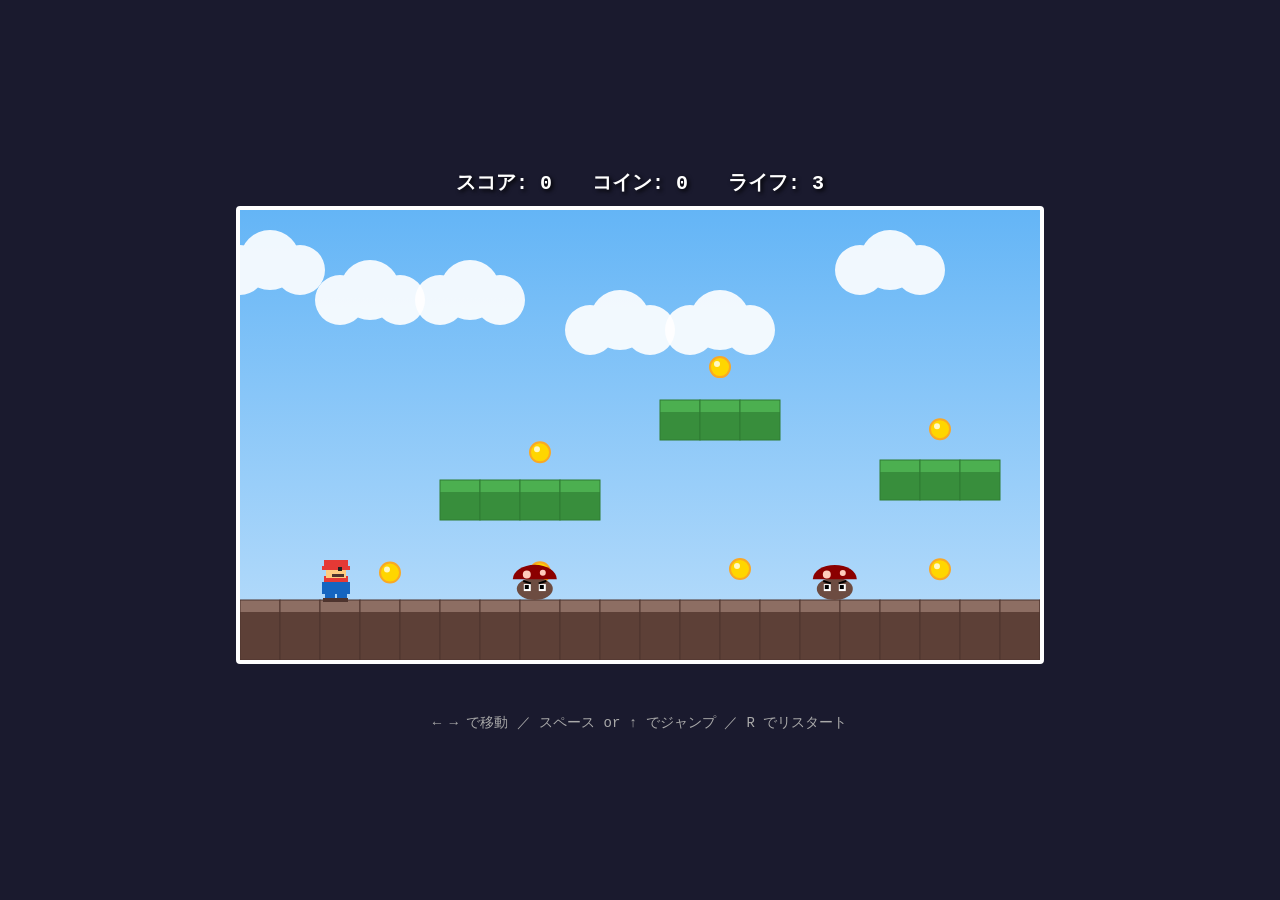
==== index.html @ 8f1140b9 "Add Mario-style side-scrolling platformer game HTML5 Canvas game with player movement/jump, enemies " ====
<!DOCTYPE html>
<html lang="ja">
<head>
  <meta charset="UTF-8">
  <meta name="viewport" content="width=device-width, initial-scale=1.0">
  <title>マリオ風ゲーム</title>
  <style>
    * { margin: 0; padding: 0; box-sizing: border-box; }
    body {
      background: #1a1a2e;
      display: flex;
      flex-direction: column;
      align-items: center;
      justify-content: center;
      min-height: 100vh;
      font-family: 'Courier New', monospace;
    }
    #ui {
      display: flex;
      gap: 40px;
      color: white;
      font-size: 20px;
      font-weight: bold;
      margin-bottom: 10px;
      text-shadow: 2px 2px 4px #000;
    }
    canvas {
      border: 4px solid #fff;
      border-radius: 4px;
      display: block;
    }
    #message {
      color: white;
      font-size: 24px;
      font-weight: bold;
      margin-top: 12px;
      text-shadow: 2px 2px 4px #000;
      height: 30px;
    }
    #controls {
      color: #aaa;
      font-size: 14px;
      margin-top: 8px;
    }
  </style>
</head>
<body>
  <div id="ui">
    <span>スコア: <span id="score">0</span></span>
    <span>コイン: <span id="coins">0</span></span>
    <span>ライフ: <span id="lives">3</span></span>
  </div>
  <canvas id="gameCanvas" width="800" height="450"></canvas>
  <div id="message"></div>
  <div id="controls">← → で移動 ／ スペース or ↑ でジャンプ ／ R でリスタート</div>

  <script src="game.js"></script>
</body>
</html>
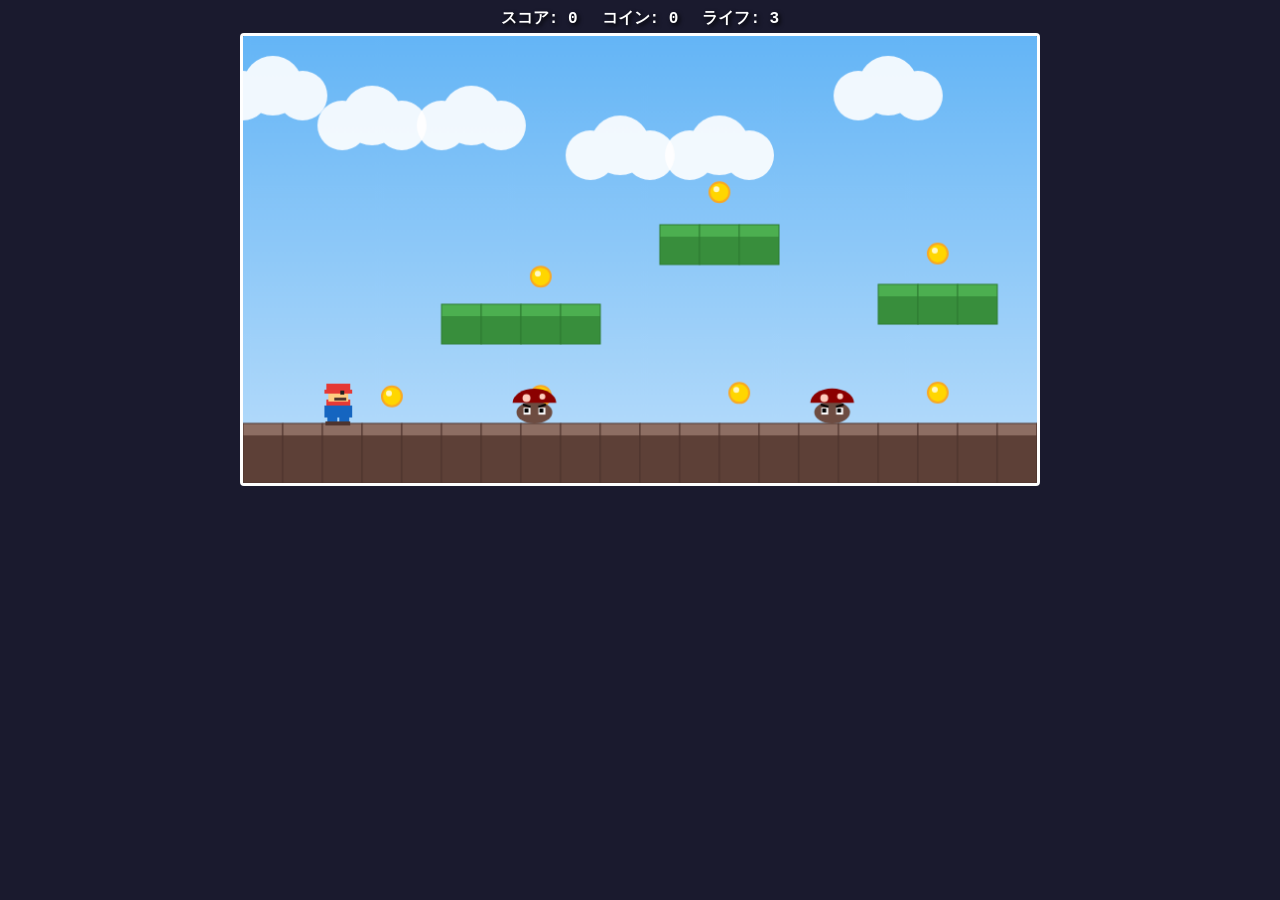
==== commit 94cb0906: "Add mobile touch controls and responsive layout On-screen left/right/jump buttons for touch devices," ====
--- a/index.html
+++ b/index.html
@@ -2,7 +2,7 @@
 <html lang="ja">
 <head>
   <meta charset="UTF-8">
-  <meta name="viewport" content="width=device-width, initial-scale=1.0">
+  <meta name="viewport" content="width=device-width, initial-scale=1.0, user-scalable=no">
   <title>マリオ風ゲーム</title>
   <style>
     * { margin: 0; padding: 0; box-sizing: border-box; }
@@ -11,36 +11,84 @@
       display: flex;
       flex-direction: column;
       align-items: center;
-      justify-content: center;
+      justify-content: flex-start;
       min-height: 100vh;
       font-family: 'Courier New', monospace;
+      overflow: hidden;
+      touch-action: none;
     }
     #ui {
       display: flex;
-      gap: 40px;
+      gap: 24px;
       color: white;
-      font-size: 20px;
+      font-size: 16px;
       font-weight: bold;
-      margin-bottom: 10px;
+      padding: 8px 0 4px;
       text-shadow: 2px 2px 4px #000;
     }
+    #canvas-wrap {
+      width: 100%;
+      max-width: 800px;
+      position: relative;
+    }
     canvas {
-      border: 4px solid #fff;
+      width: 100%;
+      height: auto;
+      display: block;
+      border: 3px solid #fff;
       border-radius: 4px;
-      display: block;
     }
     #message {
       color: white;
-      font-size: 24px;
+      font-size: 18px;
       font-weight: bold;
-      margin-top: 12px;
+      margin-top: 6px;
       text-shadow: 2px 2px 4px #000;
-      height: 30px;
+      height: 24px;
+      text-align: center;
     }
-    #controls {
-      color: #aaa;
-      font-size: 14px;
-      margin-top: 8px;
+    /* Touch controls */
+    #touch-controls {
+      display: none;
+      width: 100%;
+      max-width: 800px;
+      padding: 12px 16px;
+      justify-content: space-between;
+      align-items: center;
+      user-select: none;
+    }
+    .btn-group { display: flex; gap: 12px; }
+    .btn {
+      width: 64px;
+      height: 64px;
+      border-radius: 50%;
+      border: 3px solid rgba(255,255,255,0.6);
+      background: rgba(255,255,255,0.15);
+      color: white;
+      font-size: 26px;
+      display: flex;
+      align-items: center;
+      justify-content: center;
+      cursor: pointer;
+      -webkit-tap-highlight-color: transparent;
+      transition: background 0.1s;
+    }
+    .btn:active, .btn.pressed {
+      background: rgba(255,255,255,0.4);
+    }
+    #btn-jump {
+      width: 72px;
+      height: 72px;
+      background: rgba(255, 80, 80, 0.3);
+      border-color: rgba(255,150,150,0.8);
+      font-size: 28px;
+    }
+    @media (max-width: 600px) {
+      #touch-controls { display: flex; }
+      #ui { font-size: 14px; gap: 16px; }
+    }
+    @media (pointer: coarse) {
+      #touch-controls { display: flex; }
     }
   </style>
 </head>
@@ -50,9 +98,18 @@
     <span>コイン: <span id="coins">0</span></span>
     <span>ライフ: <span id="lives">3</span></span>
   </div>
-  <canvas id="gameCanvas" width="800" height="450"></canvas>
+  <div id="canvas-wrap">
+    <canvas id="gameCanvas" width="800" height="450"></canvas>
+  </div>
   <div id="message"></div>
-  <div id="controls">← → で移動 ／ スペース or ↑ でジャンプ ／ R でリスタート</div>
+
+  <div id="touch-controls">
+    <div class="btn-group">
+      <div class="btn" id="btn-left">◀</div>
+      <div class="btn" id="btn-right">▶</div>
+    </div>
+    <div class="btn" id="btn-jump">↑</div>
+  </div>
 
   <script src="game.js"></script>
 </body>
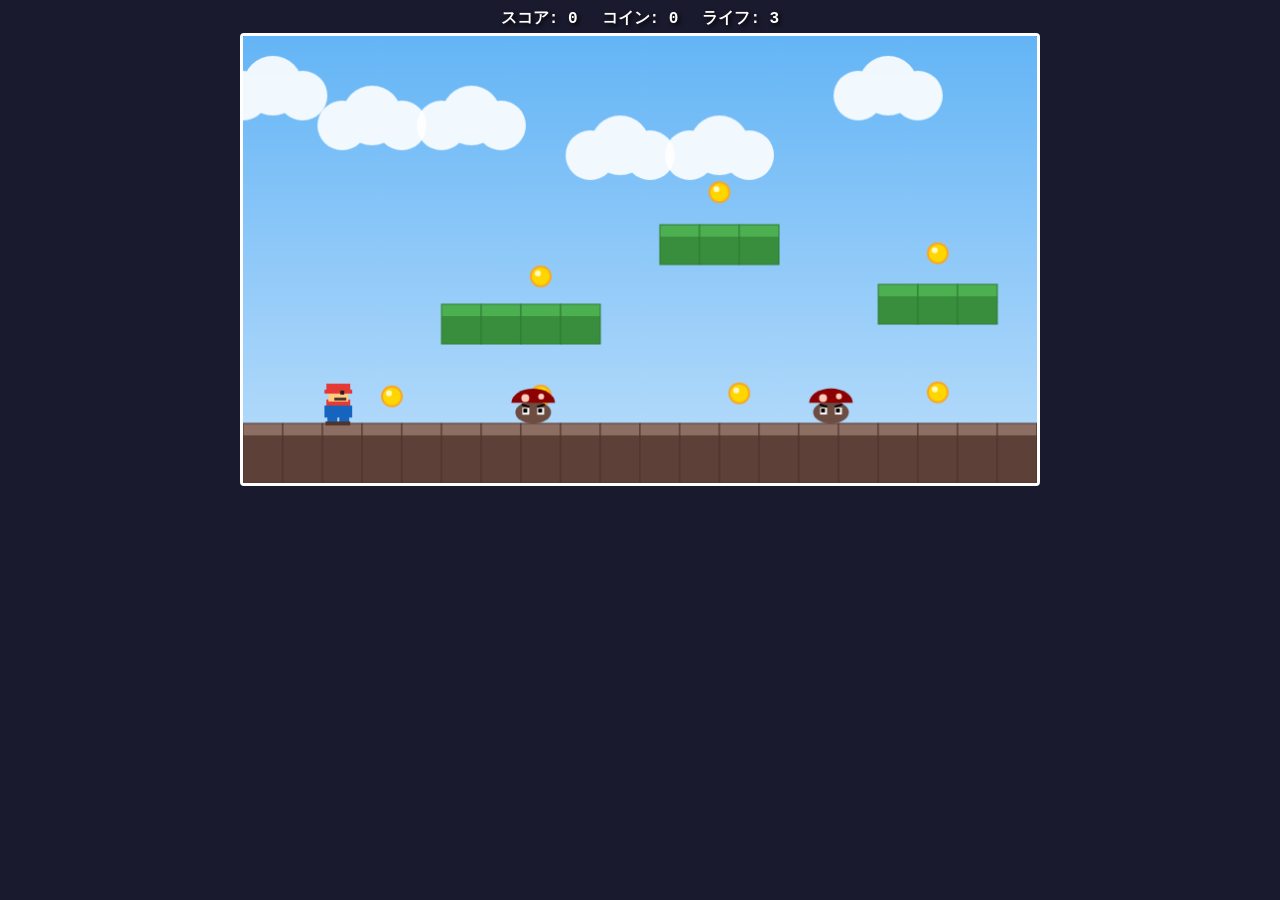
==== commit 53f95e97: "Update for mobile: touch controls and responsive canvas" ====
--- a/index.html
+++ b/index.html
@@ -47,7 +47,6 @@
       height: 24px;
       text-align: center;
     }
-    /* Touch controls */
     #touch-controls {
       display: none;
       width: 100%;
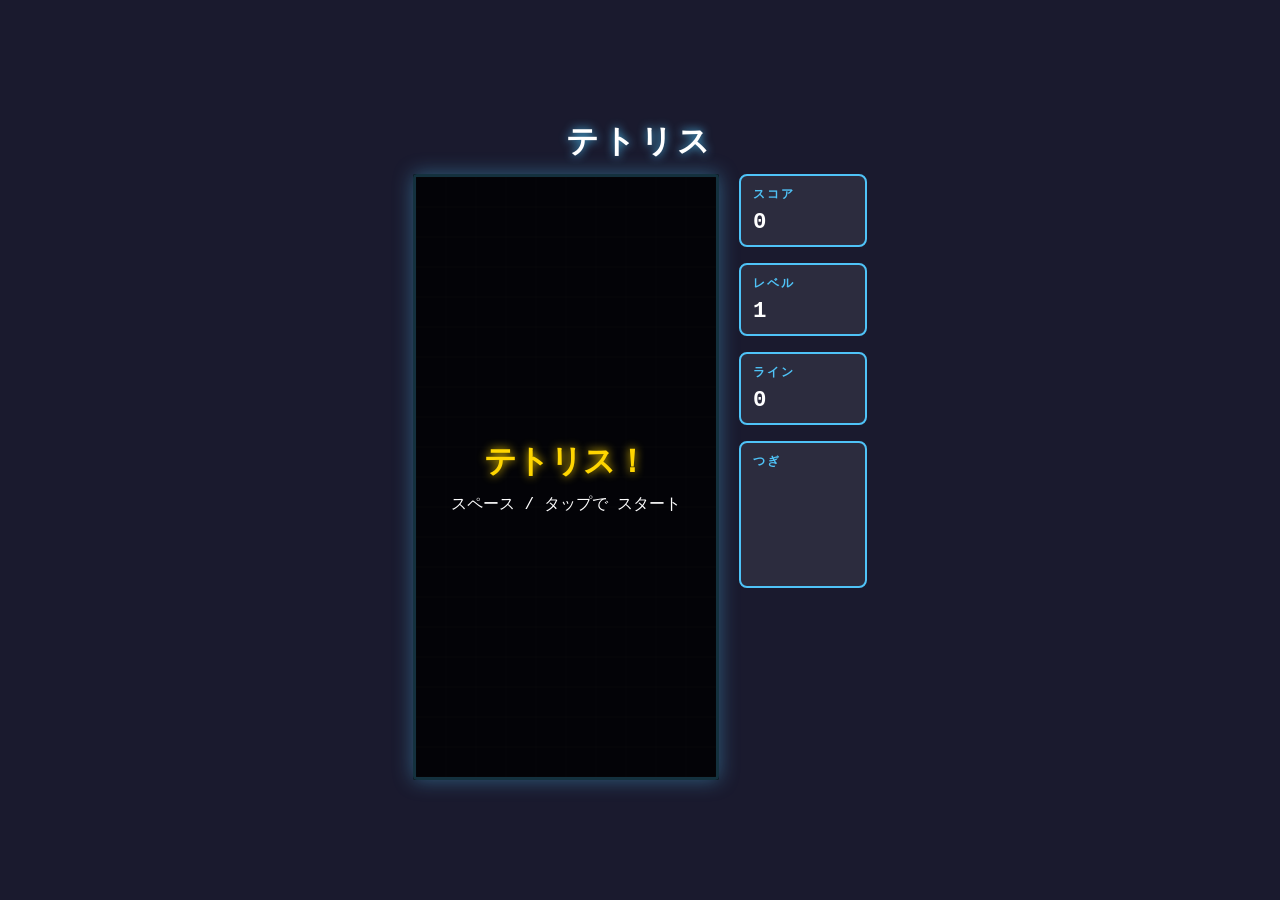
==== commit 0a83a91d: "テトリスゲームを作成 マリオ風ゲームをシンプルなテトリスに置き換え。 子供でも遊べるよう大きなボタン・ゴーストピース表示・ スマホ対応タッチコントロールを実装。  https://claude.ai/" ====
--- a/index.html
+++ b/index.html
@@ -3,7 +3,7 @@
 <head>
   <meta charset="UTF-8">
   <meta name="viewport" content="width=device-width, initial-scale=1.0, user-scalable=no">
-  <title>マリオ風ゲーム</title>
+  <title>テトリス</title>
   <style>
     * { margin: 0; padding: 0; box-sizing: border-box; }
     body {
@@ -11,103 +11,152 @@
       display: flex;
       flex-direction: column;
       align-items: center;
-      justify-content: flex-start;
+      justify-content: center;
       min-height: 100vh;
       font-family: 'Courier New', monospace;
-      overflow: hidden;
       touch-action: none;
+      user-select: none;
     }
-    #ui {
+    h1 {
+      color: #fff;
+      font-size: 2rem;
+      margin-bottom: 10px;
+      text-shadow: 0 0 10px #4fc3f7;
+      letter-spacing: 4px;
+    }
+    #game-area {
       display: flex;
-      gap: 24px;
-      color: white;
-      font-size: 16px;
-      font-weight: bold;
-      padding: 8px 0 4px;
-      text-shadow: 2px 2px 4px #000;
+      gap: 20px;
+      align-items: flex-start;
     }
-    #canvas-wrap {
-      width: 100%;
-      max-width: 800px;
+    #board-wrap {
       position: relative;
     }
-    canvas {
-      width: 100%;
-      height: auto;
+    canvas#board {
+      border: 3px solid #4fc3f7;
+      border-radius: 4px;
       display: block;
-      border: 3px solid #fff;
-      border-radius: 4px;
+      box-shadow: 0 0 20px rgba(79,195,247,0.4);
     }
-    #message {
-      color: white;
-      font-size: 18px;
+    #side {
+      display: flex;
+      flex-direction: column;
+      gap: 16px;
+      color: #fff;
+      min-width: 120px;
+    }
+    .side-box {
+      background: rgba(255,255,255,0.08);
+      border: 2px solid #4fc3f7;
+      border-radius: 8px;
+      padding: 10px 12px;
+    }
+    .side-box h3 {
+      font-size: 0.75rem;
+      color: #4fc3f7;
+      margin-bottom: 6px;
+      letter-spacing: 2px;
+    }
+    .side-box p {
+      font-size: 1.4rem;
       font-weight: bold;
-      margin-top: 6px;
-      text-shadow: 2px 2px 4px #000;
-      height: 24px;
-      text-align: center;
     }
+    canvas#next {
+      display: block;
+      margin-top: 4px;
+    }
+    #overlay {
+      position: absolute;
+      inset: 0;
+      background: rgba(0,0,0,0.75);
+      display: flex;
+      flex-direction: column;
+      align-items: center;
+      justify-content: center;
+      border-radius: 2px;
+    }
+    #overlay h2 {
+      color: #ffd600;
+      font-size: 2rem;
+      text-shadow: 0 0 10px #ffd600;
+      margin-bottom: 10px;
+    }
+    #overlay p {
+      color: #fff;
+      font-size: 1rem;
+    }
+    /* Touch controls */
     #touch-controls {
       display: none;
-      width: 100%;
-      max-width: 800px;
-      padding: 12px 16px;
-      justify-content: space-between;
+      margin-top: 14px;
+      flex-direction: column;
       align-items: center;
-      user-select: none;
+      gap: 8px;
     }
-    .btn-group { display: flex; gap: 12px; }
+    .btn-row { display: flex; gap: 12px; }
     .btn {
-      width: 64px;
-      height: 64px;
+      width: 64px; height: 64px;
       border-radius: 50%;
-      border: 3px solid rgba(255,255,255,0.6);
-      background: rgba(255,255,255,0.15);
+      border: 3px solid rgba(79,195,247,0.7);
+      background: rgba(79,195,247,0.15);
       color: white;
       font-size: 26px;
-      display: flex;
-      align-items: center;
-      justify-content: center;
+      display: flex; align-items: center; justify-content: center;
       cursor: pointer;
       -webkit-tap-highlight-color: transparent;
       transition: background 0.1s;
     }
-    .btn:active, .btn.pressed {
-      background: rgba(255,255,255,0.4);
-    }
-    #btn-jump {
-      width: 72px;
-      height: 72px;
-      background: rgba(255, 80, 80, 0.3);
-      border-color: rgba(255,150,150,0.8);
-      font-size: 28px;
-    }
-    @media (max-width: 600px) {
+    .btn:active, .btn.pressed { background: rgba(79,195,247,0.45); }
+    #btn-drop { background: rgba(255,80,80,0.25); border-color: rgba(255,150,150,0.8); }
+    #btn-drop:active { background: rgba(255,80,80,0.55); }
+    @media (max-width: 600px), (pointer: coarse) {
       #touch-controls { display: flex; }
-      #ui { font-size: 14px; gap: 16px; }
-    }
-    @media (pointer: coarse) {
-      #touch-controls { display: flex; }
+      h1 { font-size: 1.4rem; }
+      #side { min-width: 90px; }
     }
   </style>
 </head>
 <body>
-  <div id="ui">
-    <span>スコア: <span id="score">0</span></span>
-    <span>コイン: <span id="coins">0</span></span>
-    <span>ライフ: <span id="lives">3</span></span>
+  <h1>テトリス</h1>
+  <div id="game-area">
+    <div id="board-wrap">
+      <canvas id="board" width="300" height="600"></canvas>
+      <div id="overlay">
+        <h2>テトリス！</h2>
+        <p>スペース / タップで スタート</p>
+      </div>
+    </div>
+    <div id="side">
+      <div class="side-box">
+        <h3>スコア</h3>
+        <p id="score">0</p>
+      </div>
+      <div class="side-box">
+        <h3>レベル</h3>
+        <p id="level">1</p>
+      </div>
+      <div class="side-box">
+        <h3>ライン</h3>
+        <p id="lines">0</p>
+      </div>
+      <div class="side-box">
+        <h3>つぎ</h3>
+        <canvas id="next" width="100" height="100"></canvas>
+      </div>
+    </div>
   </div>
-  <div id="canvas-wrap">
-    <canvas id="gameCanvas" width="800" height="450"></canvas>
-  </div>
-  <div id="message"></div>
-
   <div id="touch-controls">
-    <div class="btn-group">
+    <div class="btn-row">
+      <div class="btn" id="btn-rotate">↺</div>
+    </div>
+    <div class="btn-row">
       <div class="btn" id="btn-left">◀</div>
+      <div class="btn" id="btn-down">▼</div>
       <div class="btn" id="btn-right">▶</div>
     </div>
-    <div class="btn" id="btn-jump">↑</div>
+    <div class="btn-row">
+      <div class="btn" id="btn-drop">⬇</div>
+    </div>
   </div>
 
   <script src="game.js"></script>
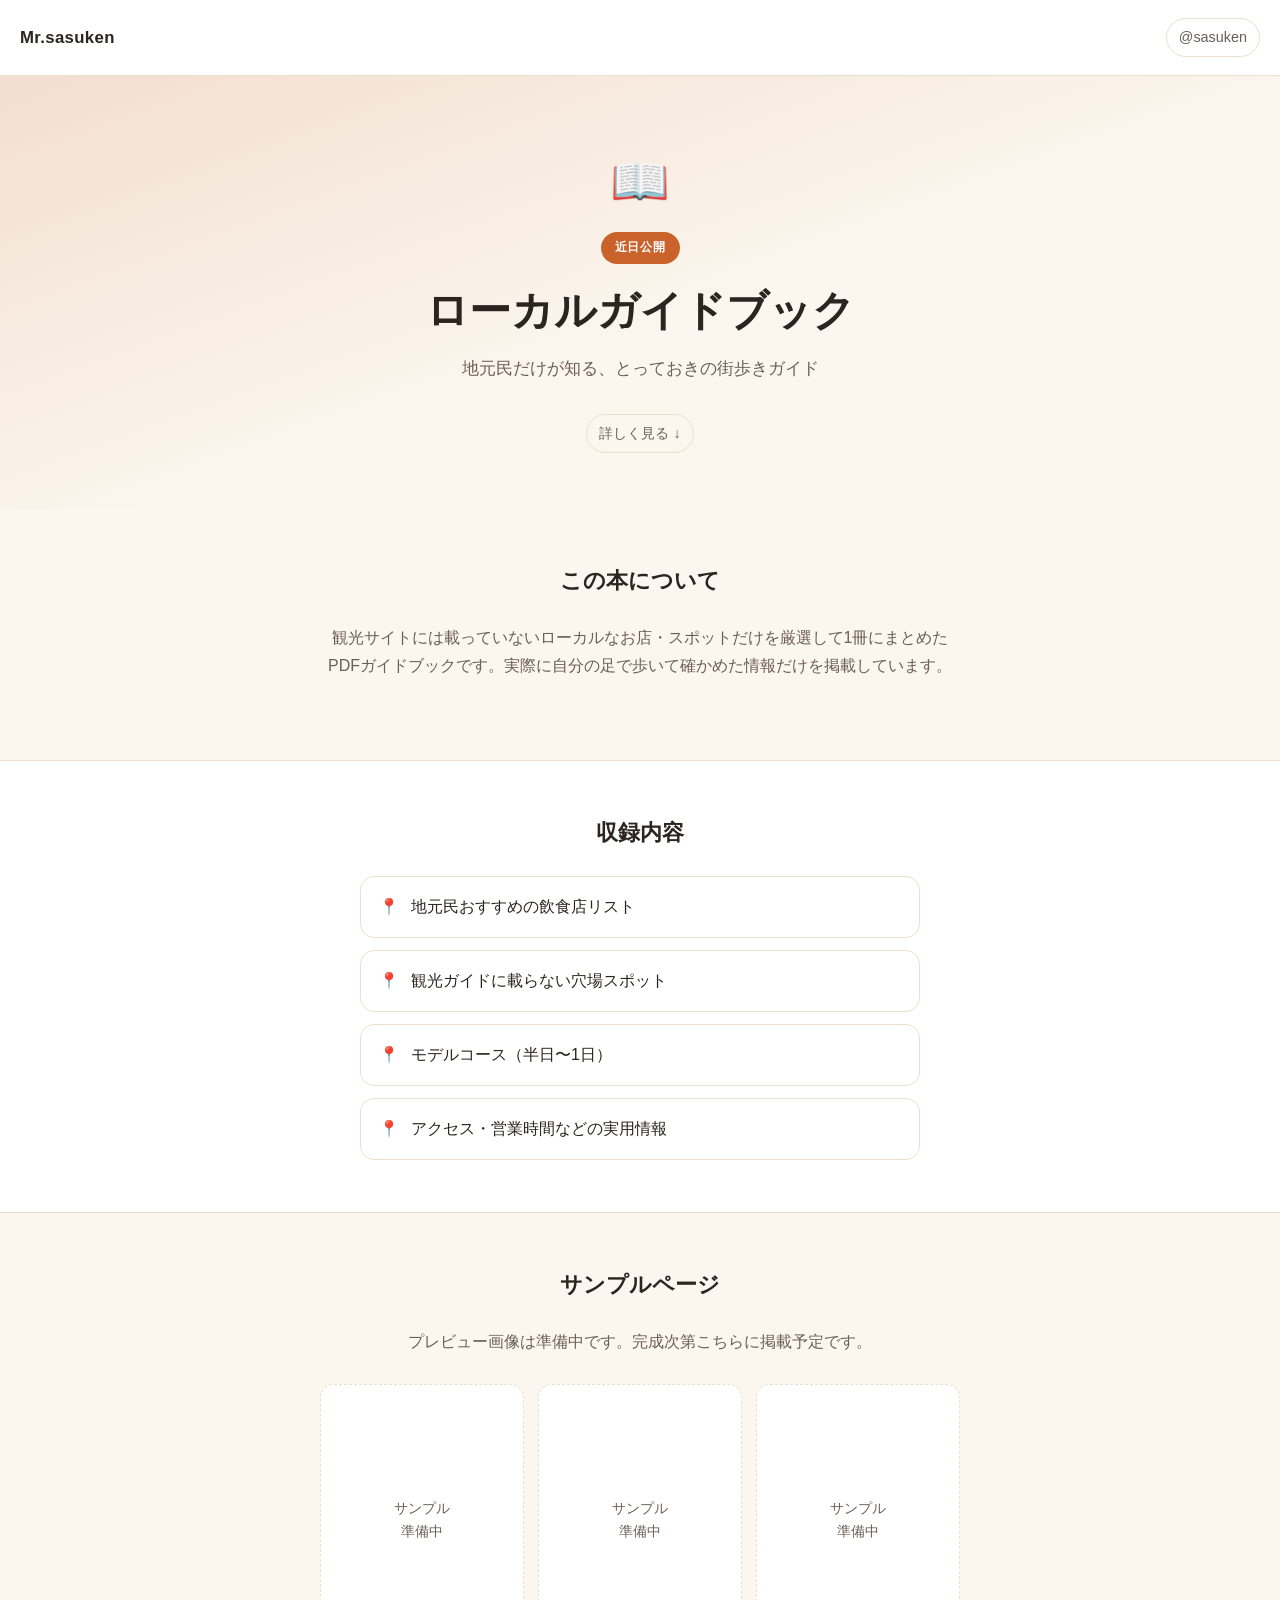
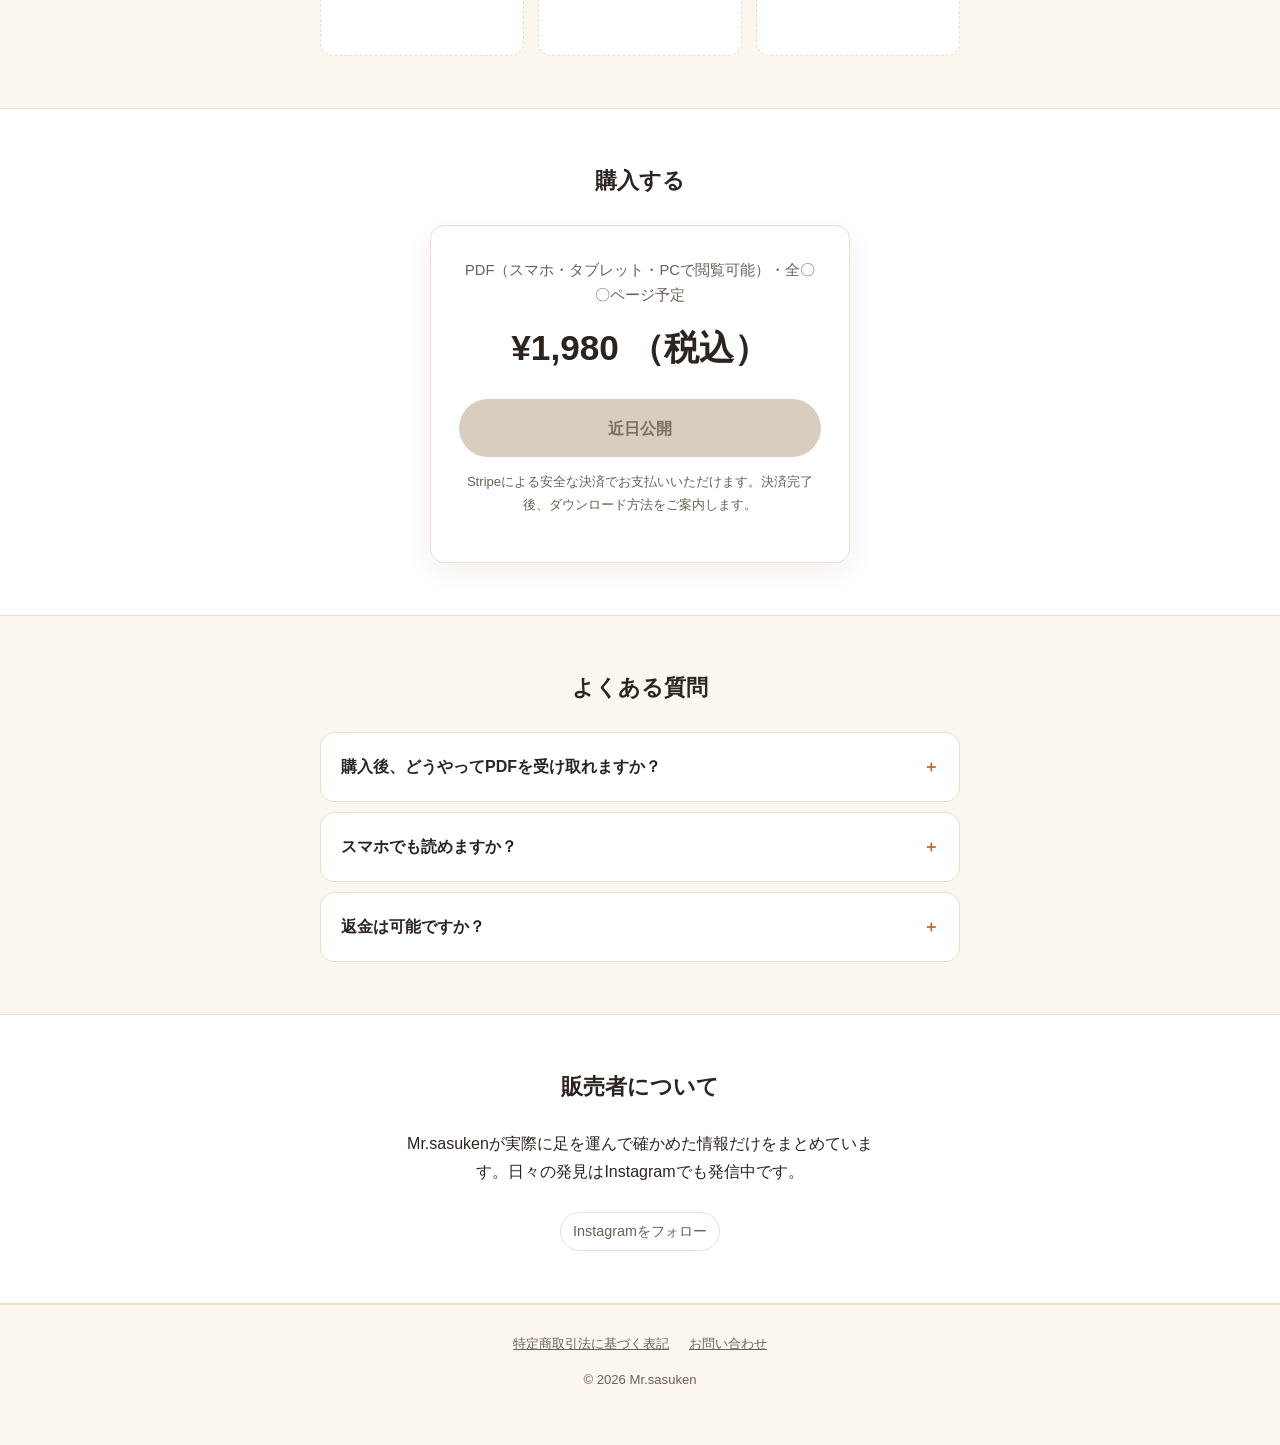
==== commit 01fb332f: "Add local guidebook PDF sales site Replaces the unrelated Mario game with a static sales page for a " ====
--- a/index.html
+++ b/index.html
@@ -1,164 +1,82 @@
 <!DOCTYPE html>
 <html lang="ja">
 <head>
-  <meta charset="UTF-8">
-  <meta name="viewport" content="width=device-width, initial-scale=1.0, user-scalable=no">
-  <title>テトリス</title>
-  <style>
-    * { margin: 0; padding: 0; box-sizing: border-box; }
-    body {
-      background: #1a1a2e;
-      display: flex;
-      flex-direction: column;
-      align-items: center;
-      justify-content: center;
-      min-height: 100vh;
-      font-family: 'Courier New', monospace;
-      touch-action: none;
-      user-select: none;
-    }
-    h1 {
-      color: #fff;
-      font-size: 2rem;
-      margin-bottom: 10px;
-      text-shadow: 0 0 10px #4fc3f7;
-      letter-spacing: 4px;
-    }
-    #game-area {
-      display: flex;
-      gap: 20px;
-      align-items: flex-start;
-    }
-    #board-wrap {
-      position: relative;
-    }
-    canvas#board {
-      border: 3px solid #4fc3f7;
-      border-radius: 4px;
-      display: block;
-      box-shadow: 0 0 20px rgba(79,195,247,0.4);
-    }
-    #side {
-      display: flex;
-      flex-direction: column;
-      gap: 16px;
-      color: #fff;
-      min-width: 120px;
-    }
-    .side-box {
-      background: rgba(255,255,255,0.08);
-      border: 2px solid #4fc3f7;
-      border-radius: 8px;
-      padding: 10px 12px;
-    }
-    .side-box h3 {
-      font-size: 0.75rem;
-      color: #4fc3f7;
-      margin-bottom: 6px;
-      letter-spacing: 2px;
-    }
-    .side-box p {
-      font-size: 1.4rem;
-      font-weight: bold;
-    }
-    canvas#next {
-      display: block;
-      margin-top: 4px;
-    }
-    #overlay {
-      position: absolute;
-      inset: 0;
-      background: rgba(0,0,0,0.75);
-      display: flex;
-      flex-direction: column;
-      align-items: center;
-      justify-content: center;
-      border-radius: 2px;
-    }
-    #overlay h2 {
-      color: #ffd600;
-      font-size: 2rem;
-      text-shadow: 0 0 10px #ffd600;
-      margin-bottom: 10px;
-    }
-    #overlay p {
-      color: #fff;
-      font-size: 1rem;
-    }
-    /* Touch controls */
-    #touch-controls {
-      display: none;
-      margin-top: 14px;
-      flex-direction: column;
-      align-items: center;
-      gap: 8px;
-    }
-    .btn-row { display: flex; gap: 12px; }
-    .btn {
-      width: 64px; height: 64px;
-      border-radius: 50%;
-      border: 3px solid rgba(79,195,247,0.7);
-      background: rgba(79,195,247,0.15);
-      color: white;
-      font-size: 26px;
-      display: flex; align-items: center; justify-content: center;
-      cursor: pointer;
-      -webkit-tap-highlight-color: transparent;
-      transition: background 0.1s;
-    }
-    .btn:active, .btn.pressed { background: rgba(79,195,247,0.45); }
-    #btn-drop { background: rgba(255,80,80,0.25); border-color: rgba(255,150,150,0.8); }
-    #btn-drop:active { background: rgba(255,80,80,0.55); }
-    @media (max-width: 600px), (pointer: coarse) {
-      #touch-controls { display: flex; }
-      h1 { font-size: 1.4rem; }
-      #side { min-width: 90px; }
-    }
-  </style>
+  <meta charset="UTF-8" />
+  <meta name="viewport" content="width=device-width, initial-scale=1.0" />
+  <title>ローカルガイドブック｜Mr.sasuken</title>
+  <meta name="description" content="Mr.sasukenが実際に歩いて確かめた、地元民だけが知るスポットをまとめたPDFガイドブックの販売ページです。" />
+  <link rel="stylesheet" href="css/style.css" />
 </head>
 <body>
-  <h1>テトリス</h1>
-  <div id="game-area">
-    <div id="board-wrap">
-      <canvas id="board" width="300" height="600"></canvas>
-      <div id="overlay">
-        <h2>テトリス！</h2>
-        <p>スペース / タップで スタート</p>
+  <header class="site-header">
+    <a href="#" class="brand" id="brand-name">Mr.sasuken</a>
+    <div class="header-links">
+      <a href="#" class="icon-link" id="instagram-link" target="_blank" rel="noopener">Instagram</a>
+    </div>
+  </header>
+
+  <main>
+    <section class="hero">
+      <div class="hero-icon">📖</div>
+      <span class="badge" id="status-badge">PDFガイドブック</span>
+      <h1 id="guidebook-title">ローカルガイドブック</h1>
+      <p class="subtitle" id="guidebook-subtitle">地元民だけが知る、とっておきの街歩きガイド</p>
+      <a href="#buy" class="icon-link">詳しく見る ↓</a>
+    </section>
+
+    <section id="about">
+      <h2>この本について</h2>
+      <p class="lead" id="guidebook-description"></p>
+    </section>
+
+    <section class="section-alt" id="contents">
+      <h2>収録内容</h2>
+      <ul class="contents-list" id="contents-list"></ul>
+    </section>
+
+    <section id="preview">
+      <h2>サンプルページ</h2>
+      <p class="lead">プレビュー画像は準備中です。完成次第こちらに掲載予定です。</p>
+      <div class="preview-grid">
+        <div class="preview-box">サンプル<br />準備中</div>
+        <div class="preview-box">サンプル<br />準備中</div>
+        <div class="preview-box">サンプル<br />準備中</div>
       </div>
+    </section>
+
+    <section class="section-alt" id="buy">
+      <h2>購入する</h2>
+      <div class="price-card">
+        <div class="format" id="format-note"></div>
+        <div class="price" id="price"></div>
+        <a href="#" class="buy-button" id="buy-button" target="_blank" rel="noopener">購入する</a>
+        <p class="price-note">Stripeによる安全な決済でお支払いいただけます。決済完了後、ダウンロード方法をご案内します。</p>
+      </div>
+    </section>
+
+    <section id="faq">
+      <h2>よくある質問</h2>
+      <div class="faq-list" id="faq-list"></div>
+    </section>
+
+    <section class="section-alt" id="seller">
+      <h2>販売者について</h2>
+      <div class="seller-card">
+        <p id="seller-desc">Mr.sasukenが実際に足を運んで確かめた情報だけをまとめています。日々の発見はInstagramでも発信中です。</p>
+        <a href="#" class="icon-link" id="instagram-link-2" target="_blank" rel="noopener">Instagramをフォロー</a>
+      </div>
+    </section>
+  </main>
+
+  <footer>
+    <div>
+      <a href="legal.html">特定商取引法に基づく表記</a>
+      <a href="#" id="contact-link">お問い合わせ</a>
     </div>
-    <div id="side">
-      <div class="side-box">
-        <h3>スコア</h3>
-        <p id="score">0</p>
-      </div>
-      <div class="side-box">
-        <h3>レベル</h3>
-        <p id="level">1</p>
-      </div>
-      <div class="side-box">
-        <h3>ライン</h3>
-        <p id="lines">0</p>
-      </div>
-      <div class="side-box">
-        <h3>つぎ</h3>
-        <canvas id="next" width="100" height="100"></canvas>
-      </div>
-    </div>
-  </div>
-  <div id="touch-controls">
-    <div class="btn-row">
-      <div class="btn" id="btn-rotate">↺</div>
-    </div>
-    <div class="btn-row">
-      <div class="btn" id="btn-left">◀</div>
-      <div class="btn" id="btn-down">▼</div>
-      <div class="btn" id="btn-right">▶</div>
-    </div>
-    <div class="btn-row">
-      <div class="btn" id="btn-drop">⬇</div>
-    </div>
-  </div>
+    <p id="copyright"></p>
+  </footer>
 
-  <script src="game.js"></script>
+  <script src="js/config.js"></script>
+  <script src="js/main.js"></script>
 </body>
 </html>
--- a/css/style.css
+++ b/css/style.css
@@ -0,0 +1,354 @@
+:root {
+  --color-bg: #fbf6ee;
+  --color-surface: #ffffff;
+  --color-text: #2c2420;
+  --color-muted: #6b5f56;
+  --color-primary: #c9622b;
+  --color-primary-dark: #a84f20;
+  --color-accent: #2f6b5e;
+  --color-border: #ecdfcd;
+  --radius: 14px;
+  --max-width: 880px;
+  font-size: 16px;
+}
+
+* {
+  box-sizing: border-box;
+}
+
+html,
+body {
+  margin: 0;
+  padding: 0;
+}
+
+body {
+  background: var(--color-bg);
+  color: var(--color-text);
+  font-family: "Hiragino Sans", "Hiragino Kaku Gothic ProN", "Yu Gothic",
+    "Noto Sans JP", sans-serif;
+  line-height: 1.75;
+  -webkit-font-smoothing: antialiased;
+}
+
+a {
+  color: var(--color-primary);
+}
+
+.wrap {
+  max-width: var(--max-width);
+  margin: 0 auto;
+  padding: 0 20px;
+}
+
+/* Header */
+header.site-header {
+  display: flex;
+  align-items: center;
+  justify-content: space-between;
+  padding: 18px 20px;
+  border-bottom: 1px solid var(--color-border);
+  background: var(--color-surface);
+}
+
+.brand {
+  font-weight: 700;
+  font-size: 1.05rem;
+  letter-spacing: 0.02em;
+  color: var(--color-text);
+  text-decoration: none;
+}
+
+.header-links {
+  display: flex;
+  align-items: center;
+  gap: 14px;
+}
+
+.icon-link {
+  display: inline-flex;
+  align-items: center;
+  gap: 6px;
+  font-size: 0.9rem;
+  text-decoration: none;
+  color: var(--color-muted);
+  border: 1px solid var(--color-border);
+  padding: 6px 12px;
+  border-radius: 999px;
+  transition: border-color 0.15s ease, color 0.15s ease;
+}
+
+.icon-link:hover {
+  border-color: var(--color-primary);
+  color: var(--color-primary);
+}
+
+/* Hero */
+.hero {
+  background: linear-gradient(160deg, #f3ded0 0%, #fbf6ee 55%);
+  padding: 64px 20px 56px;
+  text-align: center;
+}
+
+.badge {
+  display: inline-block;
+  background: var(--color-accent);
+  color: #fff;
+  font-size: 0.78rem;
+  font-weight: 700;
+  letter-spacing: 0.06em;
+  padding: 5px 14px;
+  border-radius: 999px;
+  margin-bottom: 18px;
+}
+
+.badge.coming-soon {
+  background: var(--color-primary);
+}
+
+.hero h1 {
+  font-size: clamp(1.7rem, 4vw, 2.6rem);
+  margin: 0 0 14px;
+  line-height: 1.4;
+}
+
+.hero p.subtitle {
+  color: var(--color-muted);
+  font-size: 1.05rem;
+  max-width: 520px;
+  margin: 0 auto 30px;
+}
+
+.hero-icon {
+  font-size: 3rem;
+  margin-bottom: 8px;
+}
+
+/* Sections */
+section {
+  padding: 52px 20px;
+}
+
+section h2 {
+  font-size: 1.4rem;
+  margin: 0 0 24px;
+  text-align: center;
+}
+
+.section-alt {
+  background: var(--color-surface);
+  border-top: 1px solid var(--color-border);
+  border-bottom: 1px solid var(--color-border);
+}
+
+.lead {
+  max-width: 640px;
+  margin: 0 auto 28px;
+  text-align: center;
+  color: var(--color-muted);
+}
+
+/* Contents list */
+.contents-list {
+  list-style: none;
+  padding: 0;
+  margin: 0 auto;
+  max-width: 560px;
+  display: grid;
+  gap: 12px;
+}
+
+.contents-list li {
+  background: var(--color-surface);
+  border: 1px solid var(--color-border);
+  border-radius: var(--radius);
+  padding: 16px 18px;
+  display: flex;
+  align-items: flex-start;
+  gap: 12px;
+}
+
+.contents-list li::before {
+  content: "📍";
+  flex-shrink: 0;
+}
+
+/* Preview placeholder */
+.preview-grid {
+  display: grid;
+  grid-template-columns: repeat(auto-fit, minmax(150px, 1fr));
+  gap: 14px;
+  max-width: 640px;
+  margin: 0 auto;
+}
+
+.preview-box {
+  aspect-ratio: 3 / 4;
+  border: 1.5px dashed var(--color-border);
+  border-radius: var(--radius);
+  display: flex;
+  align-items: center;
+  justify-content: center;
+  color: var(--color-muted);
+  font-size: 0.85rem;
+  text-align: center;
+  padding: 10px;
+  background: var(--color-surface);
+}
+
+/* Pricing card */
+.price-card {
+  max-width: 420px;
+  margin: 0 auto;
+  background: var(--color-surface);
+  border: 1px solid var(--color-border);
+  border-radius: var(--radius);
+  padding: 32px 28px;
+  text-align: center;
+  box-shadow: 0 10px 30px rgba(60, 40, 20, 0.06);
+}
+
+.price-card .format {
+  color: var(--color-muted);
+  font-size: 0.92rem;
+  margin-bottom: 6px;
+}
+
+.price {
+  font-size: 2.2rem;
+  font-weight: 800;
+  margin: 8px 0 20px;
+}
+
+.price small {
+  font-size: 1rem;
+  font-weight: 500;
+  color: var(--color-muted);
+}
+
+.buy-button {
+  display: inline-block;
+  width: 100%;
+  padding: 15px 20px;
+  border-radius: 999px;
+  background: var(--color-primary);
+  color: #fff;
+  font-weight: 700;
+  font-size: 1.02rem;
+  text-decoration: none;
+  border: none;
+  cursor: pointer;
+  transition: background 0.15s ease;
+}
+
+.buy-button:hover {
+  background: var(--color-primary-dark);
+}
+
+.buy-button[disabled],
+.buy-button.disabled {
+  background: #d8cdbe;
+  color: #7a6f62;
+  cursor: not-allowed;
+  pointer-events: none;
+}
+
+.price-note {
+  margin-top: 14px;
+  font-size: 0.82rem;
+  color: var(--color-muted);
+}
+
+/* FAQ */
+.faq-list {
+  max-width: 640px;
+  margin: 0 auto;
+  display: grid;
+  gap: 10px;
+}
+
+.faq-item {
+  background: var(--color-surface);
+  border: 1px solid var(--color-border);
+  border-radius: var(--radius);
+  padding: 4px 20px;
+}
+
+.faq-item summary {
+  cursor: pointer;
+  font-weight: 700;
+  padding: 16px 0;
+  list-style: none;
+}
+
+.faq-item summary::-webkit-details-marker {
+  display: none;
+}
+
+.faq-item summary::after {
+  content: "＋";
+  float: right;
+  color: var(--color-primary);
+}
+
+.faq-item[open] summary::after {
+  content: "－";
+}
+
+.faq-item p {
+  margin: 0 0 16px;
+  color: var(--color-muted);
+}
+
+/* Seller */
+.seller-card {
+  max-width: 480px;
+  margin: 0 auto;
+  text-align: center;
+}
+
+.seller-card .icon-link {
+  margin-top: 10px;
+}
+
+/* Footer */
+footer {
+  border-top: 1px solid var(--color-border);
+  padding: 28px 20px 40px;
+  text-align: center;
+  font-size: 0.82rem;
+  color: var(--color-muted);
+}
+
+footer a {
+  color: var(--color-muted);
+  margin: 0 8px;
+}
+
+/* Legal page */
+.legal-table {
+  width: 100%;
+  border-collapse: collapse;
+  max-width: 700px;
+  margin: 0 auto;
+}
+
+.legal-table th,
+.legal-table td {
+  text-align: left;
+  padding: 14px 12px;
+  border-bottom: 1px solid var(--color-border);
+  vertical-align: top;
+}
+
+.legal-table th {
+  width: 34%;
+  color: var(--color-muted);
+  font-weight: 600;
+}
+
+.back-link {
+  display: inline-block;
+  margin: 24px 20px 0;
+  font-size: 0.9rem;
+}
